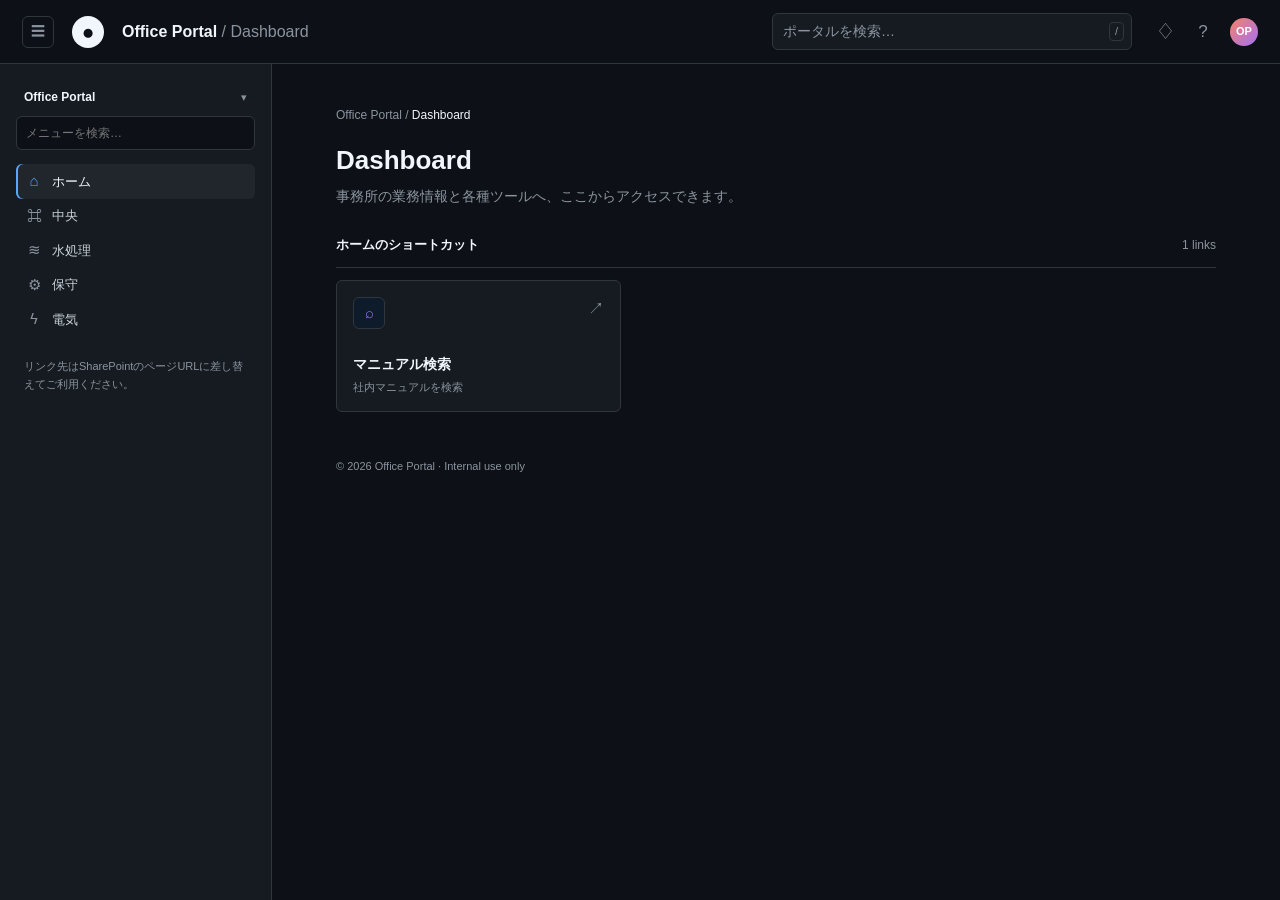
==== index.html @ 62e07a3d "Add SharePoint office portal Co-authored-by: Copilot App <223556219+Copilot@users.noreply.github.com" ====
<!doctype html>
<html lang="ja">
<head>
  <meta charset="utf-8">
  <meta name="viewport" content="width=device-width, initial-scale=1">
  <title>Office Portal</title>
  <link rel="stylesheet" href="css/portal.css">
</head>
<body>
  <header class="topbar">
    <button class="menu-button" id="menu-button" type="button" aria-label="メニューを開閉">☰</button>
    <a class="github-mark" href="#home" aria-label="ポータルホーム">●</a>
    <a class="brand" href="#home">Office Portal <span>/ Dashboard</span></a>
    <form class="global-search" id="global-search" role="search">
      <input id="global-search-input" type="search" placeholder="ポータルを検索…" aria-label="ポータルを検索">
      <span class="search-key">/</span>
    </form>
    <div class="header-actions" aria-label="ヘッダー操作">
      <a class="header-action" href="#" aria-label="通知">♢</a>
      <a class="header-action" href="#" aria-label="ヘルプ">?</a>
      <a class="avatar" href="#" aria-label="アカウント">OP</a>
    </div>
  </header>

  <div class="layout">
    <aside class="sidebar" id="sidebar">
      <p class="sidebar-heading">Office Portal <small>▾</small></p>
      <input class="side-search" id="side-search" type="search" placeholder="メニューを検索…" aria-label="メニューを検索">
      <nav aria-label="ポータルメニュー">
        <ul class="side-list">
          <li><a class="side-link active" href="#home" data-target="home"><span class="side-icon">⌂</span>ホーム</a></li>
          <li><a class="side-link" href="#central" data-target="central"><span class="side-icon">⌘</span>中央</a></li>
          <li><a class="side-link" href="#water" data-target="water"><span class="side-icon">≋</span>水処理</a></li>
          <li><a class="side-link" href="#maintenance" data-target="maintenance"><span class="side-icon">⚙</span>保守</a></li>
          <li><a class="side-link" href="#electrical" data-target="electrical"><span class="side-icon">ϟ</span>電気</a></li>
        </ul>
      </nav>
      <p class="side-note">リンク先はSharePointのページURLに差し替えてご利用ください。</p>
    </aside>

    <main class="content">
      <div class="content-inner">
        <div class="breadcrumb">Office Portal <span>/</span> <strong id="breadcrumb-label">Dashboard</strong></div>
        <h1 id="page-title">Dashboard</h1>
        <p class="lead" id="page-lead">事務所の業務情報と各種ツールへ、ここからアクセスできます。</p>
        <div class="content-toolbar shortcut-only">
          <strong id="shortcut-heading">ホームのショートカット</strong>
          <span id="result-count">1 links</span>
        </div>
        <div class="portal-grid shortcut-only" id="portal-grid">
        </div>
        <p class="page-note" id="page-note">サイドバーからカテゴリを選択してください。</p>
        <p class="empty-state shortcut-only" id="empty-state">一致するショートカットがありません。</p>
        <footer>© 2026 Office Portal · Internal use only</footer>
      </div>
    </main>
  </div>
  <script src="js/portal.js" defer></script>
</body>
</html>
---- css/portal.css ----
:root {
      --canvas: #0d1117;
      --panel: #161b22;
      --panel-raised: #21262d;
      --line: #30363d;
      --text: #f0f6fc;
      --muted: #8b949e;
      --blue: #58a6ff;
      --green: #238636;
      --green-hover: #2ea043;
      --purple: #a371f7;
      --yellow: #d29922;
    }

    * { box-sizing: border-box; }
    [hidden] { display: none !important; }
    html { scroll-behavior: smooth; }
    body {
      margin: 0;
      color: var(--text);
      background: var(--canvas);
      font-family: -apple-system, BlinkMacSystemFont, "Segoe UI", "Noto Sans JP",
        "Hiragino Kaku Gothic ProN", Meiryo, sans-serif;
      font-size: 14px;
      line-height: 1.5;
    }
    a { color: inherit; text-decoration: none; }
    button, input { font: inherit; }

    .topbar {
      position: sticky;
      top: 0;
      z-index: 5;
      display: flex;
      min-height: 64px;
      align-items: center;
      gap: 18px;
      padding: 0 22px;
      border-bottom: 1px solid var(--line);
      background: rgba(13, 17, 23, .96);
    }
    .menu-button {
      display: grid;
      width: 32px;
      height: 32px;
      place-items: center;
      color: var(--muted);
      border: 1px solid var(--line);
      border-radius: 6px;
      background: transparent;
      cursor: pointer;
    }
    .menu-button:hover { color: var(--text); border-color: var(--muted); }
    .github-mark {
      display: grid;
      width: 32px;
      height: 32px;
      place-items: center;
      border-radius: 50%;
      color: var(--canvas);
      background: var(--text);
      font-size: 21px;
      font-weight: 900;
    }
    .brand { font-size: 16px; font-weight: 600; white-space: nowrap; }
    .brand span { color: var(--muted); font-weight: 400; }
    .global-search {
      display: flex;
      width: min(360px, 32vw);
      margin-left: auto;
      border: 1px solid var(--line);
      border-radius: 6px;
      background: var(--panel);
    }
    .global-search input {
      width: 100%;
      min-width: 0;
      padding: 7px 10px;
      color: var(--text);
      border: 0;
      outline: 0;
      background: transparent;
    }
    .global-search input::placeholder { color: var(--muted); }
    .search-key {
      align-self: center;
      margin-right: 7px;
      padding: 0 5px;
      color: var(--muted);
      border: 1px solid var(--line);
      border-radius: 4px;
      font-size: 11px;
    }
    .header-actions { display: flex; align-items: center; gap: 8px; color: var(--muted); }
    .header-action {
      display: grid;
      width: 30px;
      height: 30px;
      place-items: center;
      border: 1px solid transparent;
      border-radius: 6px;
      font-size: 17px;
    }
    .header-action:hover { color: var(--text); border-color: var(--line); background: var(--panel); }
    .avatar {
      display: grid;
      width: 28px;
      height: 28px;
      place-items: center;
      margin-left: 4px;
      border-radius: 50%;
      color: #fff;
      background: linear-gradient(135deg, #f78166, #a371f7);
      font-size: 11px;
      font-weight: 700;
    }

    .layout { display: flex; min-height: calc(100vh - 64px); }
    .sidebar {
      width: 272px;
      flex: 0 0 272px;
      padding: 24px 16px;
      border-right: 1px solid var(--line);
      background: var(--panel);
    }
    .sidebar-heading {
      display: flex;
      align-items: center;
      justify-content: space-between;
      margin: 0 8px 10px;
      color: var(--text);
      font-size: 12px;
      font-weight: 600;
    }
    .sidebar-heading small { color: var(--muted); font-size: 11px; font-weight: 400; }
    .side-search {
      width: 100%;
      margin-bottom: 14px;
      padding: 7px 9px;
      color: var(--text);
      border: 1px solid var(--line);
      border-radius: 6px;
      outline: 0;
      background: var(--canvas);
      font-size: 12px;
    }
    .side-search:focus { border-color: var(--blue); box-shadow: 0 0 0 2px rgba(88,166,255,.2); }
    .side-list { margin: 0; padding: 0; list-style: none; }
    .side-link {
      display: flex;
      align-items: center;
      gap: 9px;
      min-height: 34px;
      padding: 6px 9px;
      border-radius: 6px;
      color: #c9d1d9;
      font-size: 13px;
    }
    .side-link:hover { background: var(--panel-raised); color: var(--text); }
    .side-link.active { color: var(--text); background: #21262d; box-shadow: inset 2px 0 var(--blue); }
    .side-icon { width: 18px; color: var(--muted); text-align: center; font-size: 15px; }
    .side-link.active .side-icon { color: var(--blue); }
    .side-divider { height: 1px; margin: 17px 8px; background: var(--line); }
    .side-note { margin: 20px 8px 0; color: var(--muted); font-size: 11px; line-height: 1.7; }

    .content { width: 100%; min-width: 0; padding: 42px clamp(22px, 5vw, 72px) 70px; }
    .content-inner { max-width: 1080px; margin: auto; }
    .breadcrumb { margin-bottom: 20px; color: var(--muted); font-size: 12px; }
    .breadcrumb strong { color: var(--text); font-weight: 500; }
    h1 { margin: 0; font-size: 26px; line-height: 1.3; }
    .lead { max-width: 740px; margin: 8px 0 28px; color: var(--muted); }
    .content-toolbar {
      display: flex;
      align-items: center;
      justify-content: space-between;
      gap: 12px;
      margin-bottom: 12px;
      padding-bottom: 13px;
      border-bottom: 1px solid var(--line);
    }
    .content-toolbar strong { font-size: 13px; }
    .content-toolbar span { color: var(--muted); font-size: 12px; }
    .portal-grid { display: grid; grid-template-columns: repeat(3, minmax(0, 1fr)); gap: 12px; }
    .portal-card {
      display: flex;
      min-height: 132px;
      flex-direction: column;
      justify-content: space-between;
      padding: 16px;
      border: 1px solid var(--line);
      border-radius: 6px;
      background: var(--panel);
      transition: border-color .15s ease, background .15s ease, transform .15s ease;
    }
    .portal-card:hover, .portal-card:focus-visible {
      border-color: var(--blue);
      background: #1c2530;
      outline: 0;
      transform: translateY(-1px);
    }
    .card-top { display: flex; align-items: flex-start; justify-content: space-between; gap: 8px; }
    .card-icon {
      display: grid;
      width: 32px;
      height: 32px;
      place-items: center;
      border: 1px solid var(--line);
      border-radius: 6px;
      color: var(--blue);
      background: #0d1b2a;
      font-size: 15px;
    }
    .card-arrow { color: var(--muted); font-size: 16px; }
    .portal-card strong { display: block; margin-top: 14px; color: var(--text); font-size: 14px; font-weight: 600; }
    .portal-card small { display: block; margin-top: 4px; color: var(--muted); font-size: 11px; }
    .portal-card[data-tone="green"] .card-icon { color: #3fb950; }
    .portal-card[data-tone="purple"] .card-icon { color: var(--purple); }
    .portal-card[data-tone="yellow"] .card-icon { color: #e3b341; }
    .portal-card[data-tone="red"] .card-icon { color: #f78166; }
    .empty-state {
      display: none;
      margin-top: 12px;
      padding: 28px;
      color: var(--muted);
      border: 1px dashed var(--line);
      border-radius: 6px;
      text-align: center;
    }
    .page-note {
      margin: 24px 0;
      padding: 22px;
      color: var(--muted);
      border: 1px dashed var(--line);
      border-radius: 6px;
      text-align: center;
    }
    footer { margin-top: 46px; color: var(--muted); font-size: 11px; }

    @media (max-width: 900px) {
      .sidebar { width: 232px; flex-basis: 232px; }
      .portal-grid { grid-template-columns: repeat(2, minmax(0, 1fr)); }
      .content { padding-right: 28px; padding-left: 28px; }
    }
    @media (max-width: 650px) {
      .topbar { padding: 0 12px; gap: 9px; }
      .brand span, .header-action:not(:last-child) { display: none; }
      .global-search { width: auto; flex: 1; }
      .layout { display: block; }
      .sidebar { width: 100%; padding: 12px; border-right: 0; border-bottom: 1px solid var(--line); }
      .sidebar-heading { margin-top: 0; }
      .side-list { display: flex; gap: 4px; overflow-x: auto; padding-bottom: 2px; }
      .side-link { white-space: nowrap; }
      .side-divider, .side-note { display: none; }
      .content { padding: 28px 16px 45px; }
      .portal-grid { grid-template-columns: 1fr; }
    }
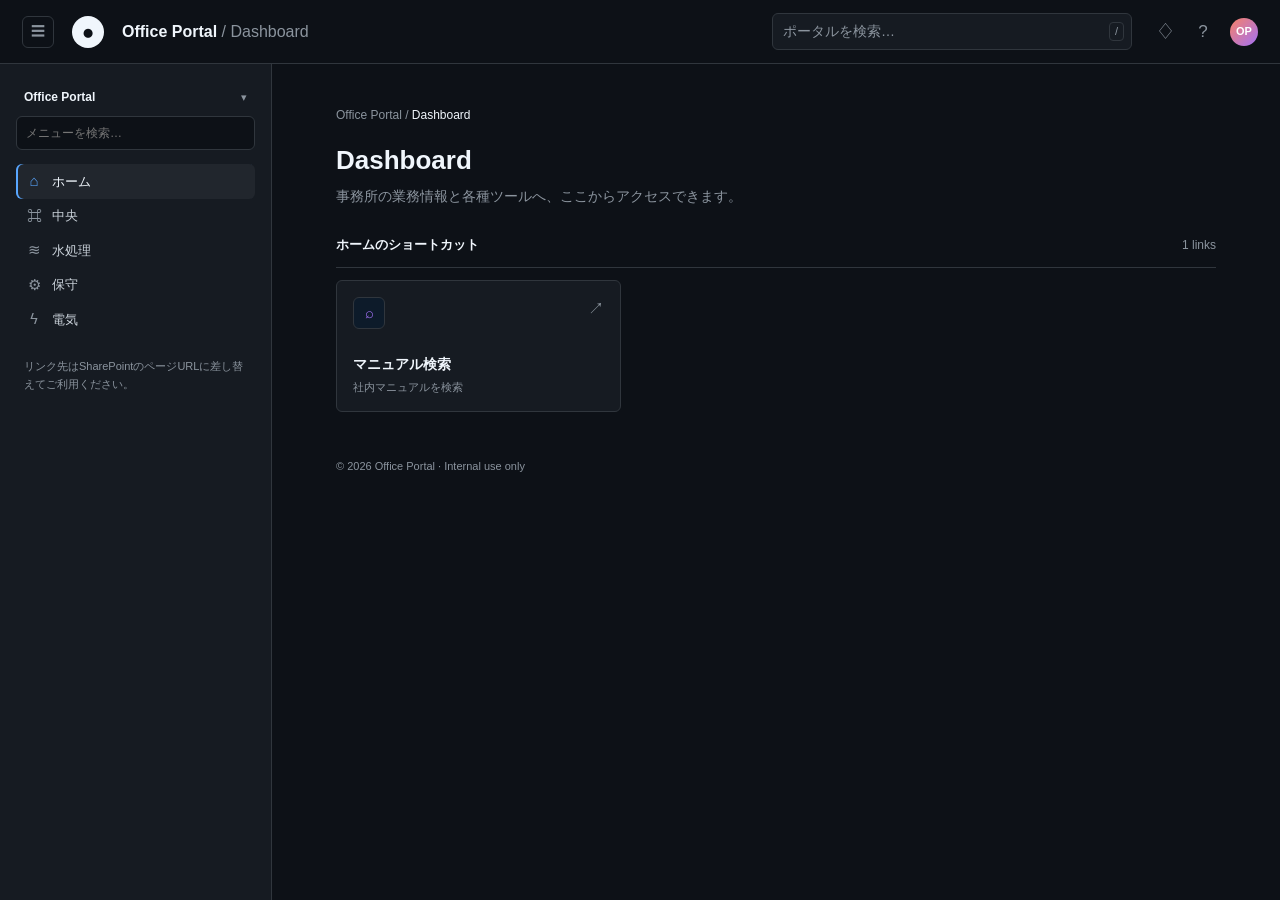
==== commit 8ec93f98: "ローカルfile://実行時にJSONを読み込めない問題を修正 data/cards.js を追加し、ローカルではブラウザJS経由でカードデータを読み込む方式に対応。 HTTP/HTTPS環境(Git" ====
--- a/index.html
+++ b/index.html
@@ -55,6 +55,7 @@
       </div>
     </main>
   </div>
-  <script src="js/portal.js" defer></script>
+  <script src="data/cards.js"></script>
+  <script src="js/portal.js"></script>
 </body>
 </html>
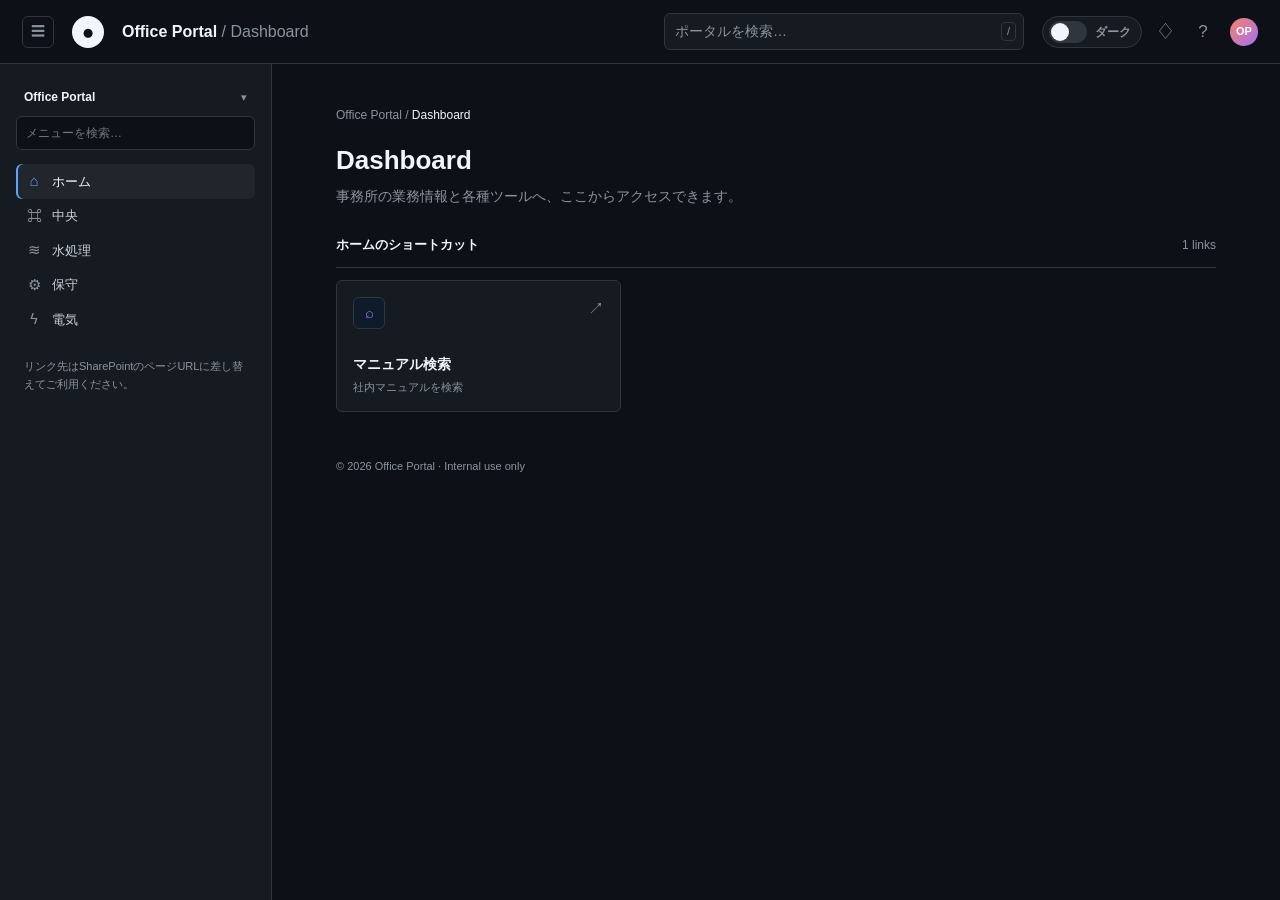
==== commit 3714e53b: "Implement portal theme and link updates Co-authored-by: Mr2OKAMA <200538382+Mr2OKAMA@users.noreply.g" ====
--- a/index.html
+++ b/index.html
@@ -4,6 +4,15 @@
   <meta charset="utf-8">
   <meta name="viewport" content="width=device-width, initial-scale=1">
   <title>Office Portal</title>
+  <script>
+    (function () {
+      try {
+        if (window.localStorage.getItem("portal-theme") === "light") {
+          document.documentElement.setAttribute("data-theme", "light");
+        }
+      } catch (error) {}
+    }());
+  </script>
   <link rel="stylesheet" href="css/portal.css">
 </head>
 <body>
@@ -16,6 +25,12 @@
       <span class="search-key">/</span>
     </form>
     <div class="header-actions" aria-label="ヘッダー操作">
+      <button class="theme-toggle" id="theme-toggle" type="button" role="switch" aria-checked="false" aria-label="ダークモードを使用中。ライトモードに切り替え">
+        <span class="theme-toggle-track" aria-hidden="true">
+          <span class="theme-toggle-thumb"></span>
+        </span>
+        <span class="theme-toggle-text" id="theme-toggle-text">ダーク</span>
+      </button>
       <a class="header-action" href="#" aria-label="通知">♢</a>
       <a class="header-action" href="#" aria-label="ヘルプ">?</a>
       <a class="avatar" href="#" aria-label="アカウント">OP</a>
@@ -27,13 +42,7 @@
       <p class="sidebar-heading">Office Portal <small>▾</small></p>
       <input class="side-search" id="side-search" type="search" placeholder="メニューを検索…" aria-label="メニューを検索">
       <nav aria-label="ポータルメニュー">
-        <ul class="side-list">
-          <li><a class="side-link active" href="#home" data-target="home"><span class="side-icon">⌂</span>ホーム</a></li>
-          <li><a class="side-link" href="#central" data-target="central"><span class="side-icon">⌘</span>中央</a></li>
-          <li><a class="side-link" href="#water" data-target="water"><span class="side-icon">≋</span>水処理</a></li>
-          <li><a class="side-link" href="#maintenance" data-target="maintenance"><span class="side-icon">⚙</span>保守</a></li>
-          <li><a class="side-link" href="#electrical" data-target="electrical"><span class="side-icon">ϟ</span>電気</a></li>
-        </ul>
+        <ul class="side-list" id="side-list"></ul>
       </nav>
       <p class="side-note">リンク先はSharePointのページURLに差し替えてご利用ください。</p>
     </aside>
@@ -43,18 +52,18 @@
         <div class="breadcrumb">Office Portal <span>/</span> <strong id="breadcrumb-label">Dashboard</strong></div>
         <h1 id="page-title">Dashboard</h1>
         <p class="lead" id="page-lead">事務所の業務情報と各種ツールへ、ここからアクセスできます。</p>
-        <div class="content-toolbar shortcut-only">
+        <div class="content-toolbar">
           <strong id="shortcut-heading">ホームのショートカット</strong>
           <span id="result-count">1 links</span>
         </div>
-        <div class="portal-grid shortcut-only" id="portal-grid">
+        <div class="portal-grid" id="portal-grid">
         </div>
-        <p class="page-note" id="page-note">サイドバーからカテゴリを選択してください。</p>
-        <p class="empty-state shortcut-only" id="empty-state">一致するショートカットがありません。</p>
+        <p class="empty-state" id="empty-state">一致するショートカットがありません。</p>
         <footer>© 2026 Office Portal · Internal use only</footer>
       </div>
     </main>
   </div>
+  <script src="data/categories.js"></script>
   <script src="data/cards.js"></script>
   <script src="js/portal.js"></script>
 </body>
--- a/css/portal.css
+++ b/css/portal.css
@@ -2,14 +2,46 @@
       --canvas: #0d1117;
       --panel: #161b22;
       --panel-raised: #21262d;
+      --panel-hover: #1c2530;
       --line: #30363d;
       --text: #f0f6fc;
       --muted: #8b949e;
+      --side-link-text: #c9d1d9;
+      --topbar-bg: rgba(13, 17, 23, .96);
+      --side-link-active-bg: #21262d;
+      --card-icon-bg: #0d1b2a;
+      --focus-ring: rgba(88,166,255,.2);
+      --github-mark-fg: #0d1117;
+      --github-mark-bg: #f0f6fc;
       --blue: #58a6ff;
       --green: #238636;
       --green-hover: #2ea043;
       --purple: #a371f7;
       --yellow: #d29922;
+      color-scheme: dark;
+    }
+
+    :root[data-theme="light"] {
+      --canvas: #f6f8fa;
+      --panel: #ffffff;
+      --panel-raised: #f3f4f6;
+      --panel-hover: #eef5ff;
+      --line: #d0d7de;
+      --text: #1f2328;
+      --muted: #59636e;
+      --side-link-text: #3d4852;
+      --topbar-bg: rgba(246, 248, 250, .96);
+      --side-link-active-bg: #eef5ff;
+      --card-icon-bg: #eff6ff;
+      --focus-ring: rgba(9,105,218,.2);
+      --github-mark-fg: #ffffff;
+      --github-mark-bg: #1f2328;
+      --blue: #0969da;
+      --green: #1a7f37;
+      --green-hover: #116329;
+      --purple: #8250df;
+      --yellow: #9a6700;
+      color-scheme: light;
     }
 
     * { box-sizing: border-box; }
@@ -37,7 +69,7 @@
       gap: 18px;
       padding: 0 22px;
       border-bottom: 1px solid var(--line);
-      background: rgba(13, 17, 23, .96);
+      background: var(--topbar-bg);
     }
     .menu-button {
       display: grid;
@@ -57,8 +89,8 @@
       height: 32px;
       place-items: center;
       border-radius: 50%;
-      color: var(--canvas);
-      background: var(--text);
+      color: var(--github-mark-fg);
+      background: var(--github-mark-bg);
       font-size: 21px;
       font-weight: 900;
     }
@@ -92,6 +124,45 @@
       font-size: 11px;
     }
     .header-actions { display: flex; align-items: center; gap: 8px; color: var(--muted); }
+    .theme-toggle {
+      display: inline-flex;
+      align-items: center;
+      gap: 8px;
+      padding: 4px 10px 4px 6px;
+      color: var(--text);
+      border: 1px solid var(--line);
+      border-radius: 999px;
+      background: var(--panel);
+      cursor: pointer;
+    }
+    .theme-toggle:hover { background: var(--panel-raised); }
+    .theme-toggle:focus-visible {
+      outline: 0;
+      box-shadow: 0 0 0 2px var(--focus-ring);
+    }
+    .theme-toggle-track {
+      display: inline-flex;
+      width: 38px;
+      padding: 2px;
+      border-radius: 999px;
+      background: var(--line);
+      transition: background .15s ease;
+    }
+    .theme-toggle-thumb {
+      width: 18px;
+      height: 18px;
+      border-radius: 50%;
+      background: var(--text);
+      transition: transform .15s ease;
+    }
+    .theme-toggle[aria-checked="true"] .theme-toggle-track { background: var(--blue); }
+    .theme-toggle[aria-checked="true"] .theme-toggle-thumb { transform: translateX(16px); }
+    .theme-toggle-text {
+      color: var(--muted);
+      font-size: 12px;
+      font-weight: 600;
+      line-height: 1;
+    }
     .header-action {
       display: grid;
       width: 30px;
@@ -144,7 +215,7 @@
       background: var(--canvas);
       font-size: 12px;
     }
-    .side-search:focus { border-color: var(--blue); box-shadow: 0 0 0 2px rgba(88,166,255,.2); }
+    .side-search:focus { border-color: var(--blue); box-shadow: 0 0 0 2px var(--focus-ring); }
     .side-list { margin: 0; padding: 0; list-style: none; }
     .side-link {
       display: flex;
@@ -153,11 +224,11 @@
       min-height: 34px;
       padding: 6px 9px;
       border-radius: 6px;
-      color: #c9d1d9;
+      color: var(--side-link-text);
       font-size: 13px;
     }
     .side-link:hover { background: var(--panel-raised); color: var(--text); }
-    .side-link.active { color: var(--text); background: #21262d; box-shadow: inset 2px 0 var(--blue); }
+    .side-link.active { color: var(--text); background: var(--side-link-active-bg); box-shadow: inset 2px 0 var(--blue); }
     .side-icon { width: 18px; color: var(--muted); text-align: center; font-size: 15px; }
     .side-link.active .side-icon { color: var(--blue); }
     .side-divider { height: 1px; margin: 17px 8px; background: var(--line); }
@@ -194,7 +265,7 @@
     }
     .portal-card:hover, .portal-card:focus-visible {
       border-color: var(--blue);
-      background: #1c2530;
+      background: var(--panel-hover);
       outline: 0;
       transform: translateY(-1px);
     }
@@ -207,7 +278,7 @@
       border: 1px solid var(--line);
       border-radius: 6px;
       color: var(--blue);
-      background: #0d1b2a;
+      background: var(--card-icon-bg);
       font-size: 15px;
     }
     .card-arrow { color: var(--muted); font-size: 16px; }
@@ -242,9 +313,22 @@
       .content { padding-right: 28px; padding-left: 28px; }
     }
     @media (max-width: 650px) {
-      .topbar { padding: 0 12px; gap: 9px; }
+      .topbar {
+        min-height: auto;
+        flex-wrap: wrap;
+        padding: 8px 12px;
+        gap: 8px 9px;
+      }
       .brand span, .header-action:not(:last-child) { display: none; }
-      .global-search { width: auto; flex: 1; }
+      .global-search {
+        order: 4;
+        width: 100%;
+        margin-left: 0;
+        flex: 1 0 100%;
+      }
+      .header-actions { margin-left: auto; }
+      .theme-toggle { padding-right: 8px; }
+      .theme-toggle-text { font-size: 11px; }
       .layout { display: block; }
       .sidebar { width: 100%; padding: 12px; border-right: 0; border-bottom: 1px solid var(--line); }
       .sidebar-heading { margin-top: 0; }
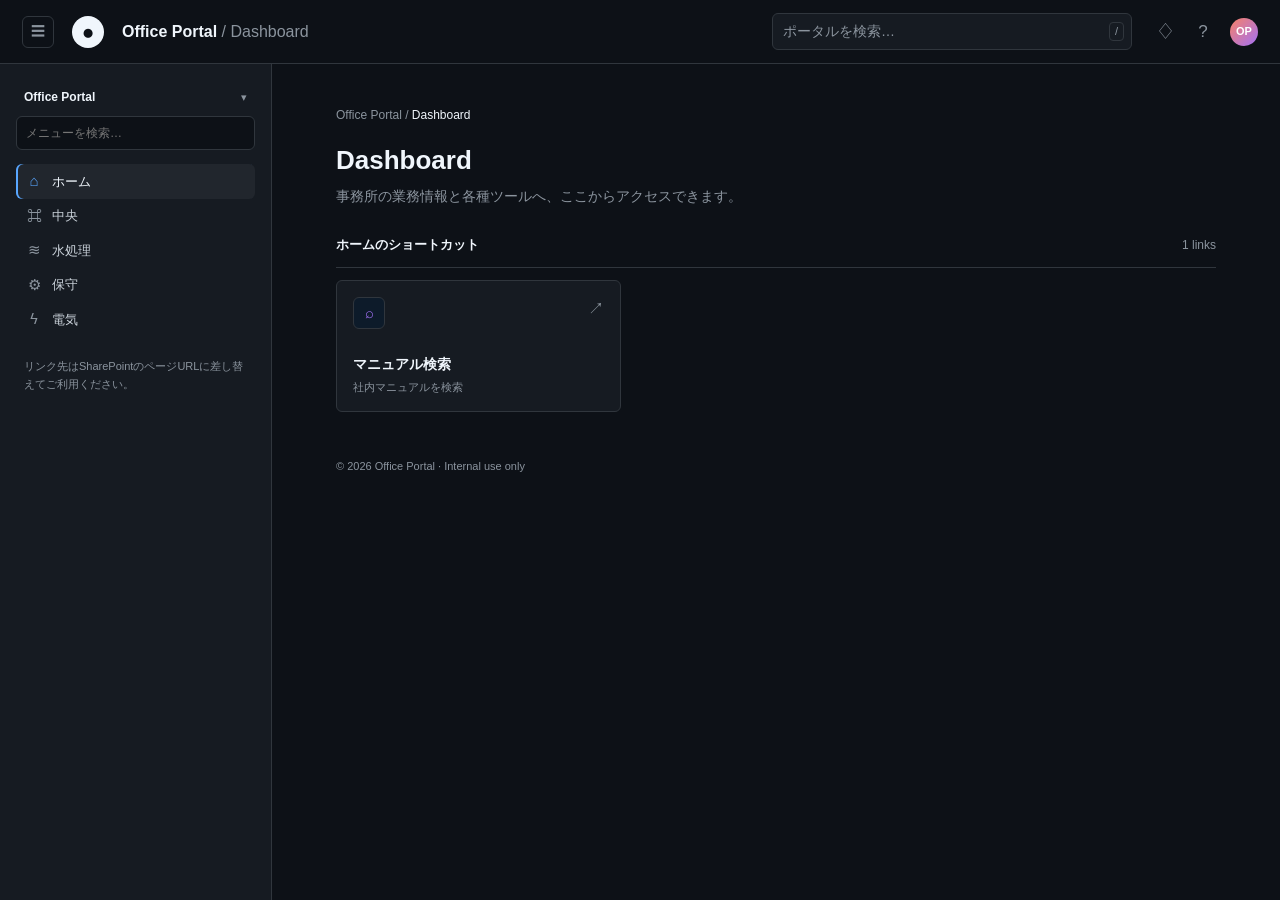
==== commit 28fd1666: "Revert "[WIP] Implement portal improvements for card behaviors and themes"" ====
--- a/index.html
+++ b/index.html
@@ -4,15 +4,6 @@
   <meta charset="utf-8">
   <meta name="viewport" content="width=device-width, initial-scale=1">
   <title>Office Portal</title>
-  <script>
-    (function () {
-      try {
-        if (window.localStorage.getItem("portal-theme") === "light") {
-          document.documentElement.setAttribute("data-theme", "light");
-        }
-      } catch (error) {}
-    }());
-  </script>
   <link rel="stylesheet" href="css/portal.css">
 </head>
 <body>
@@ -25,12 +16,6 @@
       <span class="search-key">/</span>
     </form>
     <div class="header-actions" aria-label="ヘッダー操作">
-      <button class="theme-toggle" id="theme-toggle" type="button" role="switch" aria-checked="false" aria-label="ダークモードを使用中。ライトモードに切り替え">
-        <span class="theme-toggle-track" aria-hidden="true">
-          <span class="theme-toggle-thumb"></span>
-        </span>
-        <span class="theme-toggle-text" id="theme-toggle-text">ダーク</span>
-      </button>
       <a class="header-action" href="#" aria-label="通知">♢</a>
       <a class="header-action" href="#" aria-label="ヘルプ">?</a>
       <a class="avatar" href="#" aria-label="アカウント">OP</a>
--- a/css/portal.css
+++ b/css/portal.css
@@ -2,46 +2,14 @@
       --canvas: #0d1117;
       --panel: #161b22;
       --panel-raised: #21262d;
-      --panel-hover: #1c2530;
       --line: #30363d;
       --text: #f0f6fc;
       --muted: #8b949e;
-      --side-link-text: #c9d1d9;
-      --topbar-bg: rgba(13, 17, 23, .96);
-      --side-link-active-bg: #21262d;
-      --card-icon-bg: #0d1b2a;
-      --focus-ring: rgba(88,166,255,.2);
-      --github-mark-fg: #0d1117;
-      --github-mark-bg: #f0f6fc;
       --blue: #58a6ff;
       --green: #238636;
       --green-hover: #2ea043;
       --purple: #a371f7;
       --yellow: #d29922;
-      color-scheme: dark;
-    }
-
-    :root[data-theme="light"] {
-      --canvas: #f6f8fa;
-      --panel: #ffffff;
-      --panel-raised: #f3f4f6;
-      --panel-hover: #eef5ff;
-      --line: #d0d7de;
-      --text: #1f2328;
-      --muted: #59636e;
-      --side-link-text: #3d4852;
-      --topbar-bg: rgba(246, 248, 250, .96);
-      --side-link-active-bg: #eef5ff;
-      --card-icon-bg: #eff6ff;
-      --focus-ring: rgba(9,105,218,.2);
-      --github-mark-fg: #ffffff;
-      --github-mark-bg: #1f2328;
-      --blue: #0969da;
-      --green: #1a7f37;
-      --green-hover: #116329;
-      --purple: #8250df;
-      --yellow: #9a6700;
-      color-scheme: light;
     }
 
     * { box-sizing: border-box; }
@@ -69,7 +37,7 @@
       gap: 18px;
       padding: 0 22px;
       border-bottom: 1px solid var(--line);
-      background: var(--topbar-bg);
+      background: rgba(13, 17, 23, .96);
     }
     .menu-button {
       display: grid;
@@ -89,8 +57,8 @@
       height: 32px;
       place-items: center;
       border-radius: 50%;
-      color: var(--github-mark-fg);
-      background: var(--github-mark-bg);
+      color: var(--canvas);
+      background: var(--text);
       font-size: 21px;
       font-weight: 900;
     }
@@ -124,45 +92,6 @@
       font-size: 11px;
     }
     .header-actions { display: flex; align-items: center; gap: 8px; color: var(--muted); }
-    .theme-toggle {
-      display: inline-flex;
-      align-items: center;
-      gap: 8px;
-      padding: 4px 10px 4px 6px;
-      color: var(--text);
-      border: 1px solid var(--line);
-      border-radius: 999px;
-      background: var(--panel);
-      cursor: pointer;
-    }
-    .theme-toggle:hover { background: var(--panel-raised); }
-    .theme-toggle:focus-visible {
-      outline: 0;
-      box-shadow: 0 0 0 2px var(--focus-ring);
-    }
-    .theme-toggle-track {
-      display: inline-flex;
-      width: 38px;
-      padding: 2px;
-      border-radius: 999px;
-      background: var(--line);
-      transition: background .15s ease;
-    }
-    .theme-toggle-thumb {
-      width: 18px;
-      height: 18px;
-      border-radius: 50%;
-      background: var(--text);
-      transition: transform .15s ease;
-    }
-    .theme-toggle[aria-checked="true"] .theme-toggle-track { background: var(--blue); }
-    .theme-toggle[aria-checked="true"] .theme-toggle-thumb { transform: translateX(16px); }
-    .theme-toggle-text {
-      color: var(--muted);
-      font-size: 12px;
-      font-weight: 600;
-      line-height: 1;
-    }
     .header-action {
       display: grid;
       width: 30px;
@@ -215,7 +144,7 @@
       background: var(--canvas);
       font-size: 12px;
     }
-    .side-search:focus { border-color: var(--blue); box-shadow: 0 0 0 2px var(--focus-ring); }
+    .side-search:focus { border-color: var(--blue); box-shadow: 0 0 0 2px rgba(88,166,255,.2); }
     .side-list { margin: 0; padding: 0; list-style: none; }
     .side-link {
       display: flex;
@@ -224,11 +153,11 @@
       min-height: 34px;
       padding: 6px 9px;
       border-radius: 6px;
-      color: var(--side-link-text);
+      color: #c9d1d9;
       font-size: 13px;
     }
     .side-link:hover { background: var(--panel-raised); color: var(--text); }
-    .side-link.active { color: var(--text); background: var(--side-link-active-bg); box-shadow: inset 2px 0 var(--blue); }
+    .side-link.active { color: var(--text); background: #21262d; box-shadow: inset 2px 0 var(--blue); }
     .side-icon { width: 18px; color: var(--muted); text-align: center; font-size: 15px; }
     .side-link.active .side-icon { color: var(--blue); }
     .side-divider { height: 1px; margin: 17px 8px; background: var(--line); }
@@ -265,7 +194,7 @@
     }
     .portal-card:hover, .portal-card:focus-visible {
       border-color: var(--blue);
-      background: var(--panel-hover);
+      background: #1c2530;
       outline: 0;
       transform: translateY(-1px);
     }
@@ -278,7 +207,7 @@
       border: 1px solid var(--line);
       border-radius: 6px;
       color: var(--blue);
-      background: var(--card-icon-bg);
+      background: #0d1b2a;
       font-size: 15px;
     }
     .card-arrow { color: var(--muted); font-size: 16px; }
@@ -313,22 +242,9 @@
       .content { padding-right: 28px; padding-left: 28px; }
     }
     @media (max-width: 650px) {
-      .topbar {
-        min-height: auto;
-        flex-wrap: wrap;
-        padding: 8px 12px;
-        gap: 8px 9px;
-      }
+      .topbar { padding: 0 12px; gap: 9px; }
       .brand span, .header-action:not(:last-child) { display: none; }
-      .global-search {
-        order: 4;
-        width: 100%;
-        margin-left: 0;
-        flex: 1 0 100%;
-      }
-      .header-actions { margin-left: auto; }
-      .theme-toggle { padding-right: 8px; }
-      .theme-toggle-text { font-size: 11px; }
+      .global-search { width: auto; flex: 1; }
       .layout { display: block; }
       .sidebar { width: 100%; padding: 12px; border-right: 0; border-bottom: 1px solid var(--line); }
       .sidebar-heading { margin-top: 0; }
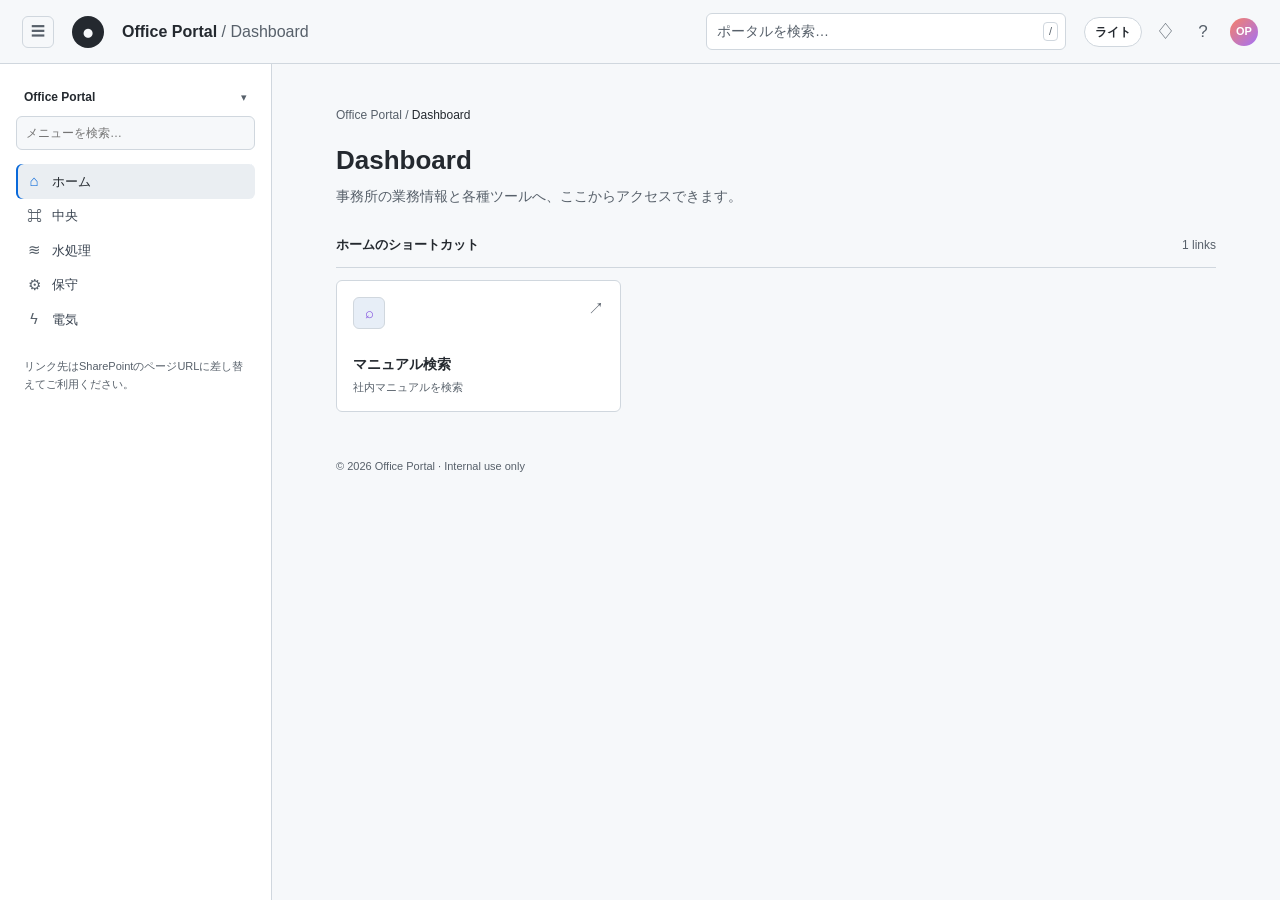
==== commit 169263fc: "Add dark/light theme toggle to portal header Co-authored-by: Mr2OKAMA <200538382+Mr2OKAMA@users.nore" ====
--- a/index.html
+++ b/index.html
@@ -16,6 +16,7 @@
       <span class="search-key">/</span>
     </form>
     <div class="header-actions" aria-label="ヘッダー操作">
+      <button class="theme-toggle" id="theme-toggle" type="button" role="switch" aria-checked="false" aria-label="ライトモードに切り替え">ダーク</button>
       <a class="header-action" href="#" aria-label="通知">♢</a>
       <a class="header-action" href="#" aria-label="ヘルプ">?</a>
       <a class="avatar" href="#" aria-label="アカウント">OP</a>
--- a/css/portal.css
+++ b/css/portal.css
@@ -1,4 +1,5 @@
 :root {
+      color-scheme: dark;
       --canvas: #0d1117;
       --panel: #161b22;
       --panel-raised: #21262d;
@@ -10,6 +11,31 @@
       --green-hover: #2ea043;
       --purple: #a371f7;
       --yellow: #d29922;
+      --topbar-bg: rgba(13, 17, 23, .96);
+      --side-link-text: #c9d1d9;
+      --side-link-active-bg: #21262d;
+      --card-hover-bg: #1c2530;
+      --card-icon-bg: #0d1b2a;
+    }
+
+    :root[data-theme="light"] {
+      color-scheme: light;
+      --canvas: #f6f8fa;
+      --panel: #ffffff;
+      --panel-raised: #f3f4f6;
+      --line: #d0d7de;
+      --text: #24292f;
+      --muted: #57606a;
+      --blue: #0969da;
+      --green: #1a7f37;
+      --green-hover: #2da44e;
+      --purple: #8250df;
+      --yellow: #9a6700;
+      --topbar-bg: rgba(246, 248, 250, .96);
+      --side-link-text: #3a4451;
+      --side-link-active-bg: #eaeef2;
+      --card-hover-bg: #edf3fb;
+      --card-icon-bg: #e7eef7;
     }
 
     * { box-sizing: border-box; }
@@ -37,7 +63,7 @@
       gap: 18px;
       padding: 0 22px;
       border-bottom: 1px solid var(--line);
-      background: rgba(13, 17, 23, .96);
+      background: var(--topbar-bg);
     }
     .menu-button {
       display: grid;
@@ -92,6 +118,23 @@
       font-size: 11px;
     }
     .header-actions { display: flex; align-items: center; gap: 8px; color: var(--muted); }
+    .theme-toggle {
+      min-height: 30px;
+      padding: 0 10px;
+      color: var(--text);
+      border: 1px solid var(--line);
+      border-radius: 999px;
+      background: var(--panel);
+      cursor: pointer;
+      font-size: 12px;
+      font-weight: 600;
+      white-space: nowrap;
+    }
+    .theme-toggle:hover { border-color: var(--muted); }
+    .theme-toggle:focus-visible {
+      outline: 2px solid var(--blue);
+      outline-offset: 2px;
+    }
     .header-action {
       display: grid;
       width: 30px;
@@ -153,11 +196,11 @@
       min-height: 34px;
       padding: 6px 9px;
       border-radius: 6px;
-      color: #c9d1d9;
+      color: var(--side-link-text);
       font-size: 13px;
     }
     .side-link:hover { background: var(--panel-raised); color: var(--text); }
-    .side-link.active { color: var(--text); background: #21262d; box-shadow: inset 2px 0 var(--blue); }
+    .side-link.active { color: var(--text); background: var(--side-link-active-bg); box-shadow: inset 2px 0 var(--blue); }
     .side-icon { width: 18px; color: var(--muted); text-align: center; font-size: 15px; }
     .side-link.active .side-icon { color: var(--blue); }
     .side-divider { height: 1px; margin: 17px 8px; background: var(--line); }
@@ -194,7 +237,7 @@
     }
     .portal-card:hover, .portal-card:focus-visible {
       border-color: var(--blue);
-      background: #1c2530;
+      background: var(--card-hover-bg);
       outline: 0;
       transform: translateY(-1px);
     }
@@ -207,7 +250,7 @@
       border: 1px solid var(--line);
       border-radius: 6px;
       color: var(--blue);
-      background: #0d1b2a;
+      background: var(--card-icon-bg);
       font-size: 15px;
     }
     .card-arrow { color: var(--muted); font-size: 16px; }
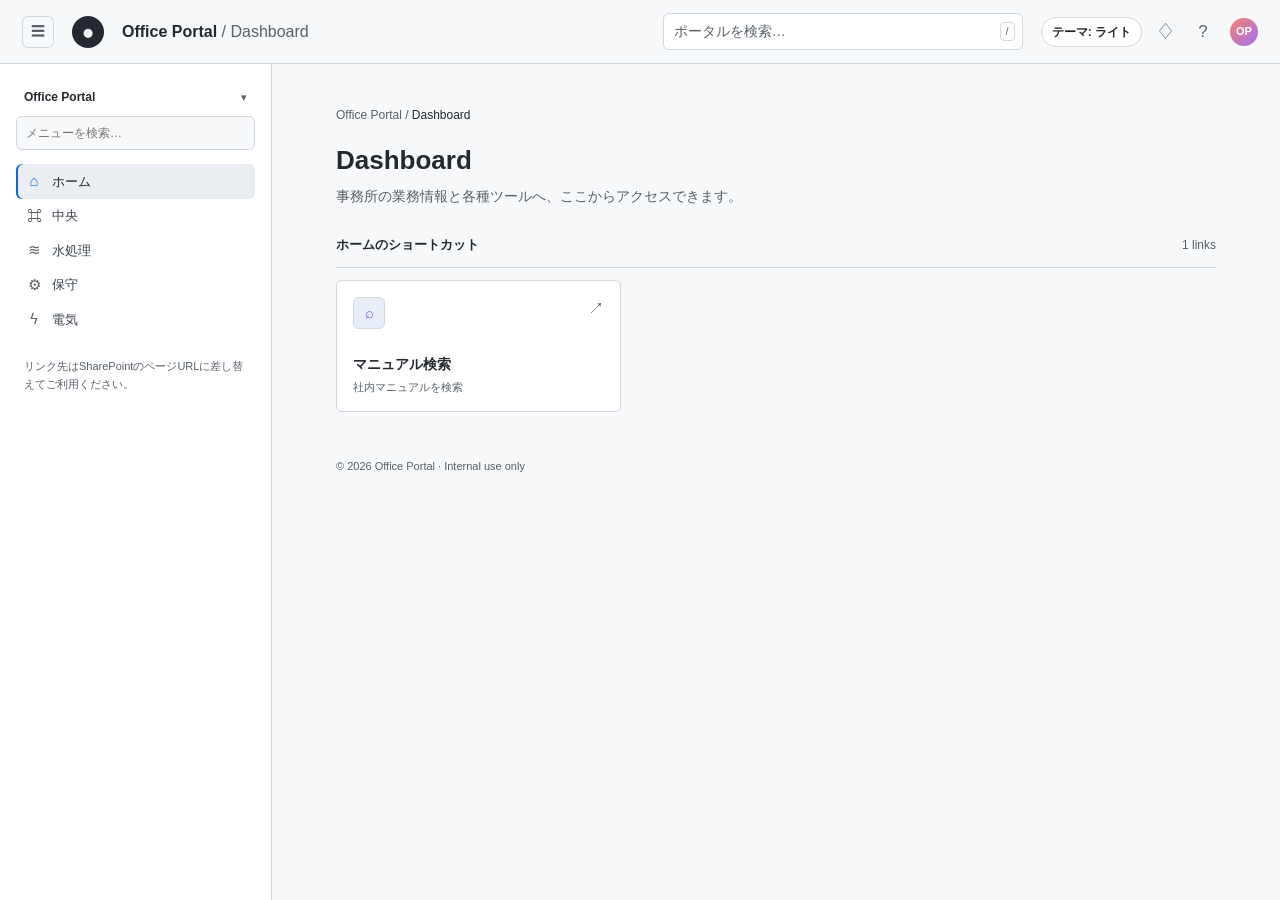
==== commit 79ac241d: "Align theme toggle accessibility labels with state Co-authored-by: Mr2OKAMA <200538382+Mr2OKAMA@user" ====
--- a/index.html
+++ b/index.html
@@ -16,7 +16,7 @@
       <span class="search-key">/</span>
     </form>
     <div class="header-actions" aria-label="ヘッダー操作">
-      <button class="theme-toggle" id="theme-toggle" type="button" role="switch" aria-checked="false" aria-label="ライトモードに切り替え">ダーク</button>
+      <button class="theme-toggle" id="theme-toggle" type="button" role="switch" aria-checked="false" aria-label="テーマ: ダークモード">テーマ: ダーク</button>
       <a class="header-action" href="#" aria-label="通知">♢</a>
       <a class="header-action" href="#" aria-label="ヘルプ">?</a>
       <a class="avatar" href="#" aria-label="アカウント">OP</a>
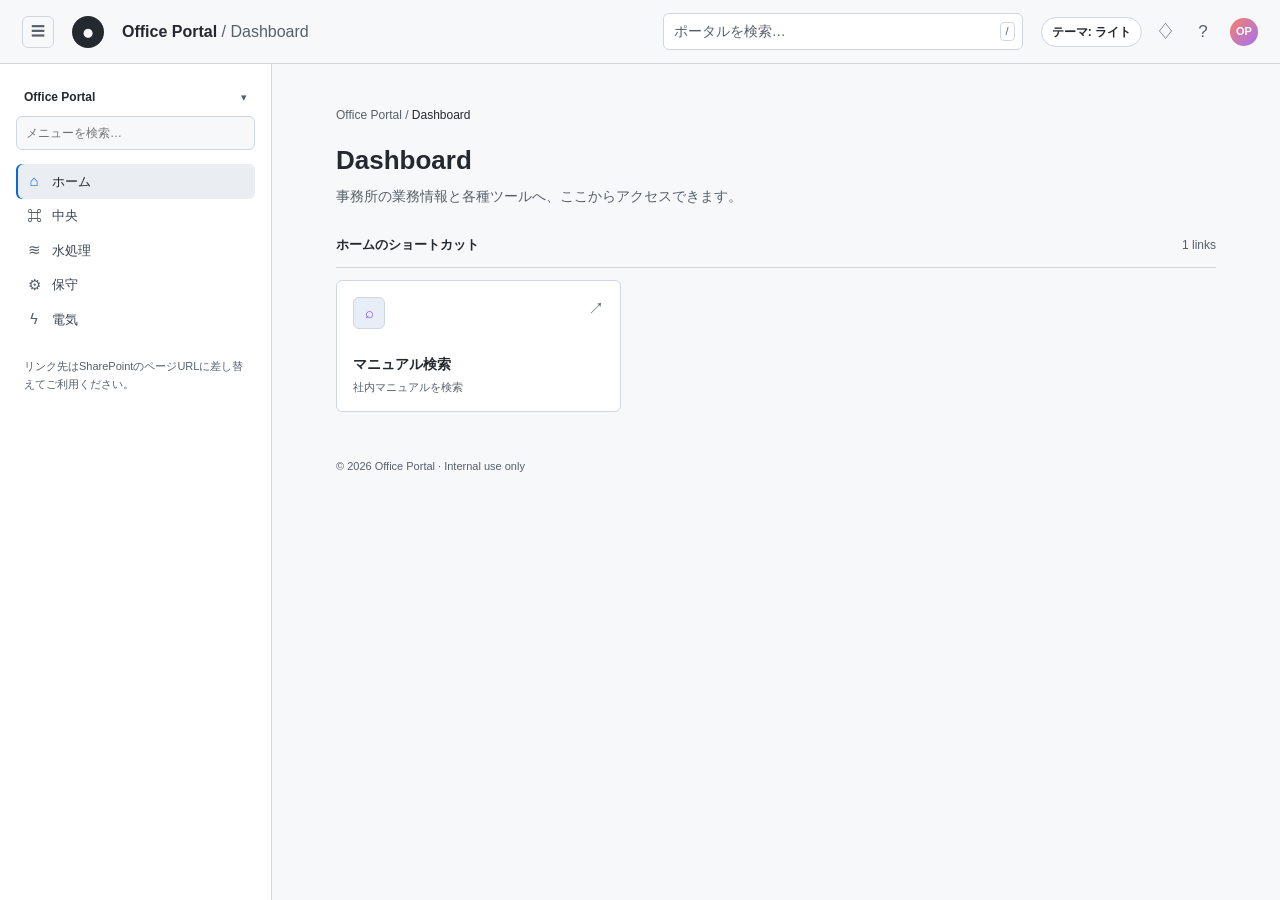
==== commit a4ceab81: "Initialize saved theme before first paint" ====
--- a/index.html
+++ b/index.html
@@ -4,6 +4,20 @@
   <meta charset="utf-8">
   <meta name="viewport" content="width=device-width, initial-scale=1">
   <title>Office Portal</title>
+  <script>
+    (function () {
+      var theme = "dark";
+      try {
+        var savedTheme = localStorage.getItem("portal-theme");
+        if (savedTheme === "light" || savedTheme === "dark") {
+          theme = savedTheme;
+        } else if (window.matchMedia && window.matchMedia("(prefers-color-scheme: light)").matches) {
+          theme = "light";
+        }
+      } catch (error) {}
+      document.documentElement.dataset.theme = theme;
+    }());
+  </script>
   <link rel="stylesheet" href="css/portal.css">
 </head>
 <body>
